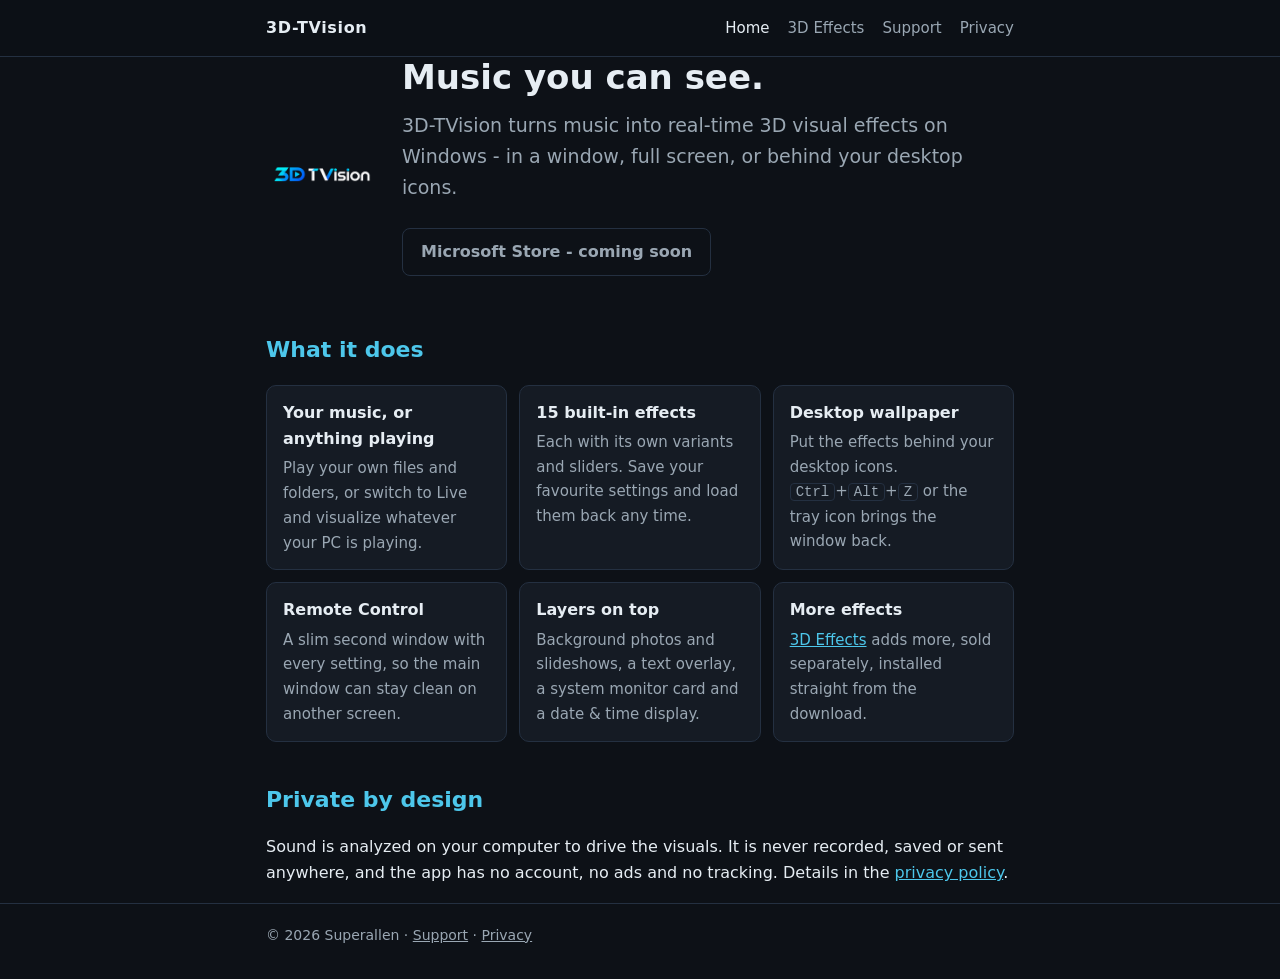
==== index.html @ d9e366b5 "Site for 3D-TVision: home, 3D Effects, support and privacy policy Static pages for GitHub Pages - no" ====
<!doctype html>
<html lang="en">
<head>
  <meta charset="utf-8">
  <meta name="viewport" content="width=device-width, initial-scale=1">
  <title>3D-TVision</title>
  <meta name="description" content="3D-TVision turns music into real-time 3D visual effects on Windows - in a window, full screen, or behind your desktop icons.">
  <link rel="icon" href="assets/icon.png">
  <link rel="stylesheet" href="assets/style.css">
</head>
<body>
<header class="site">
  <div class="wrap">
    <a class="brand" href="./">3D-TVision</a>
    <nav>
      <a href="./" aria-current="page">Home</a>
      <a href="effects/">3D Effects</a>
      <a href="support/">Support</a>
      <a href="privacy/">Privacy</a>
    </nav>
  </div>
</header>

<main class="wrap">
  <section class="hero">
    <img src="assets/icon.png" alt="3D-TVision logo">
    <div>
      <h1>Music you can see.</h1>
      <p class="lead">3D-TVision turns music into real-time 3D visual effects on Windows - in a window, full screen, or behind your desktop icons.</p>
      <p><span class="button disabled">Microsoft Store - coming soon</span></p>
    </div>
  </section>

  <h2>What it does</h2>
  <div class="cards">
    <div class="card"><h3>Your music, or anything playing</h3><p>Play your own files and folders, or switch to Live and visualize whatever your PC is playing.</p></div>
    <div class="card"><h3>15 built-in effects</h3><p>Each with its own variants and sliders. Save your favourite settings and load them back any time.</p></div>
    <div class="card"><h3>Desktop wallpaper</h3><p>Put the effects behind your desktop icons. <kbd>Ctrl</kbd>+<kbd>Alt</kbd>+<kbd>Z</kbd> or the tray icon brings the window back.</p></div>
    <div class="card"><h3>Remote Control</h3><p>A slim second window with every setting, so the main window can stay clean on another screen.</p></div>
    <div class="card"><h3>Layers on top</h3><p>Background photos and slideshows, a text overlay, a system monitor card and a date &amp; time display.</p></div>
    <div class="card"><h3>More effects</h3><p><a href="effects/">3D Effects</a> adds more, sold separately, installed straight from the download.</p></div>
  </div>

  <h2>Private by design</h2>
  <p>Sound is analyzed on your computer to drive the visuals. It is never recorded, saved or sent anywhere, and the app has no account, no ads and no tracking. Details in the <a href="privacy/">privacy policy</a>.</p>
</main>

<footer class="site">
  <div class="wrap">© 2026 Superallen · <a href="support/">Support</a> · <a href="privacy/">Privacy</a></div>
</footer>
</body>
</html>
---- assets/style.css ----
/* 3D-TVision site. Same palette as the app: its dark background and cyan accent. */
:root {
  --bg: #0d1117;
  --panel: #151b24;
  --line: #243041;
  --text: #e6edf3;
  --dim: #9aa7b3;
  --accent: #4dc7eb;
  --warn: #e8b64c;
  color-scheme: dark;
}

* { box-sizing: border-box; }

body {
  margin: 0;
  background: var(--bg);
  color: var(--text);
  font: 16px/1.65 "Segoe UI", system-ui, -apple-system, sans-serif;
}

a { color: var(--accent); }
a:hover { color: #fff; }

.wrap { max-width: 780px; margin: 0 auto; padding: 0 16px; }

header.site {
  border-bottom: 1px solid var(--line);
  background: rgba(13, 17, 23, 0.92);
  position: sticky;
  top: 0;
  z-index: 1;
}
header.site .wrap {
  display: flex;
  align-items: center;
  justify-content: space-between;
  gap: 12px;
  min-height: 56px;
  flex-wrap: wrap;
}
.brand {
  display: flex;
  align-items: center;
  gap: 10px;
  color: var(--text);
  text-decoration: none;
  font-weight: 700;
  letter-spacing: 0.04em;
}
.brand img { width: 28px; height: 28px; }
nav { display: flex; gap: 18px; flex-wrap: wrap; }
nav a { color: var(--dim); text-decoration: none; font-size: 15px; }
nav a:hover, nav a[aria-current="page"] { color: var(--text); }

main { padding: 40px 0 56px; }

h1 { font-size: 34px; line-height: 1.2; margin: 0 0 12px; }
h2 { font-size: 22px; margin: 40px 0 10px; color: var(--accent); }
h3 { font-size: 17px; margin: 24px 0 6px; }
p, li { color: var(--text); }
.lead { font-size: 19px; color: var(--dim); margin: 0 0 24px; }
.dim { color: var(--dim); }
.note { color: var(--dim); font-size: 14px; }

.hero { display: flex; gap: 24px; align-items: center; flex-wrap: wrap; }
.hero img { width: 112px; height: 112px; }
.hero > div { flex: 1 1 320px; }

.button {
  display: inline-block;
  padding: 10px 18px;
  border: 1px solid var(--accent);
  border-radius: 8px;
  color: var(--accent);
  text-decoration: none;
  font-weight: 600;
}
.button.disabled { border-color: var(--line); color: var(--dim); cursor: default; }

.cards {
  display: grid;
  grid-template-columns: repeat(auto-fit, minmax(220px, 1fr));
  gap: 12px;
  margin: 16px 0;
}
.card {
  background: var(--panel);
  border: 1px solid var(--line);
  border-radius: 10px;
  padding: 14px 16px;
}
.card h3 { margin: 0 0 4px; font-size: 16px; }
.card p { margin: 0; color: var(--dim); font-size: 15px; }

ol.steps li { margin: 6px 0; }
kbd {
  background: var(--panel);
  border: 1px solid var(--line);
  border-radius: 4px;
  padding: 0 5px;
  font-size: 14px;
}

.effects {
  columns: 3 180px;
  column-gap: 24px;
  padding-left: 18px;
  margin: 12px 0;
}
.effects li { break-inside: avoid; }
.native { color: var(--warn); font-size: 13px; }

footer.site {
  border-top: 1px solid var(--line);
  padding: 20px 0 32px;
  color: var(--dim);
  font-size: 14px;
}
footer.site a { color: var(--dim); }
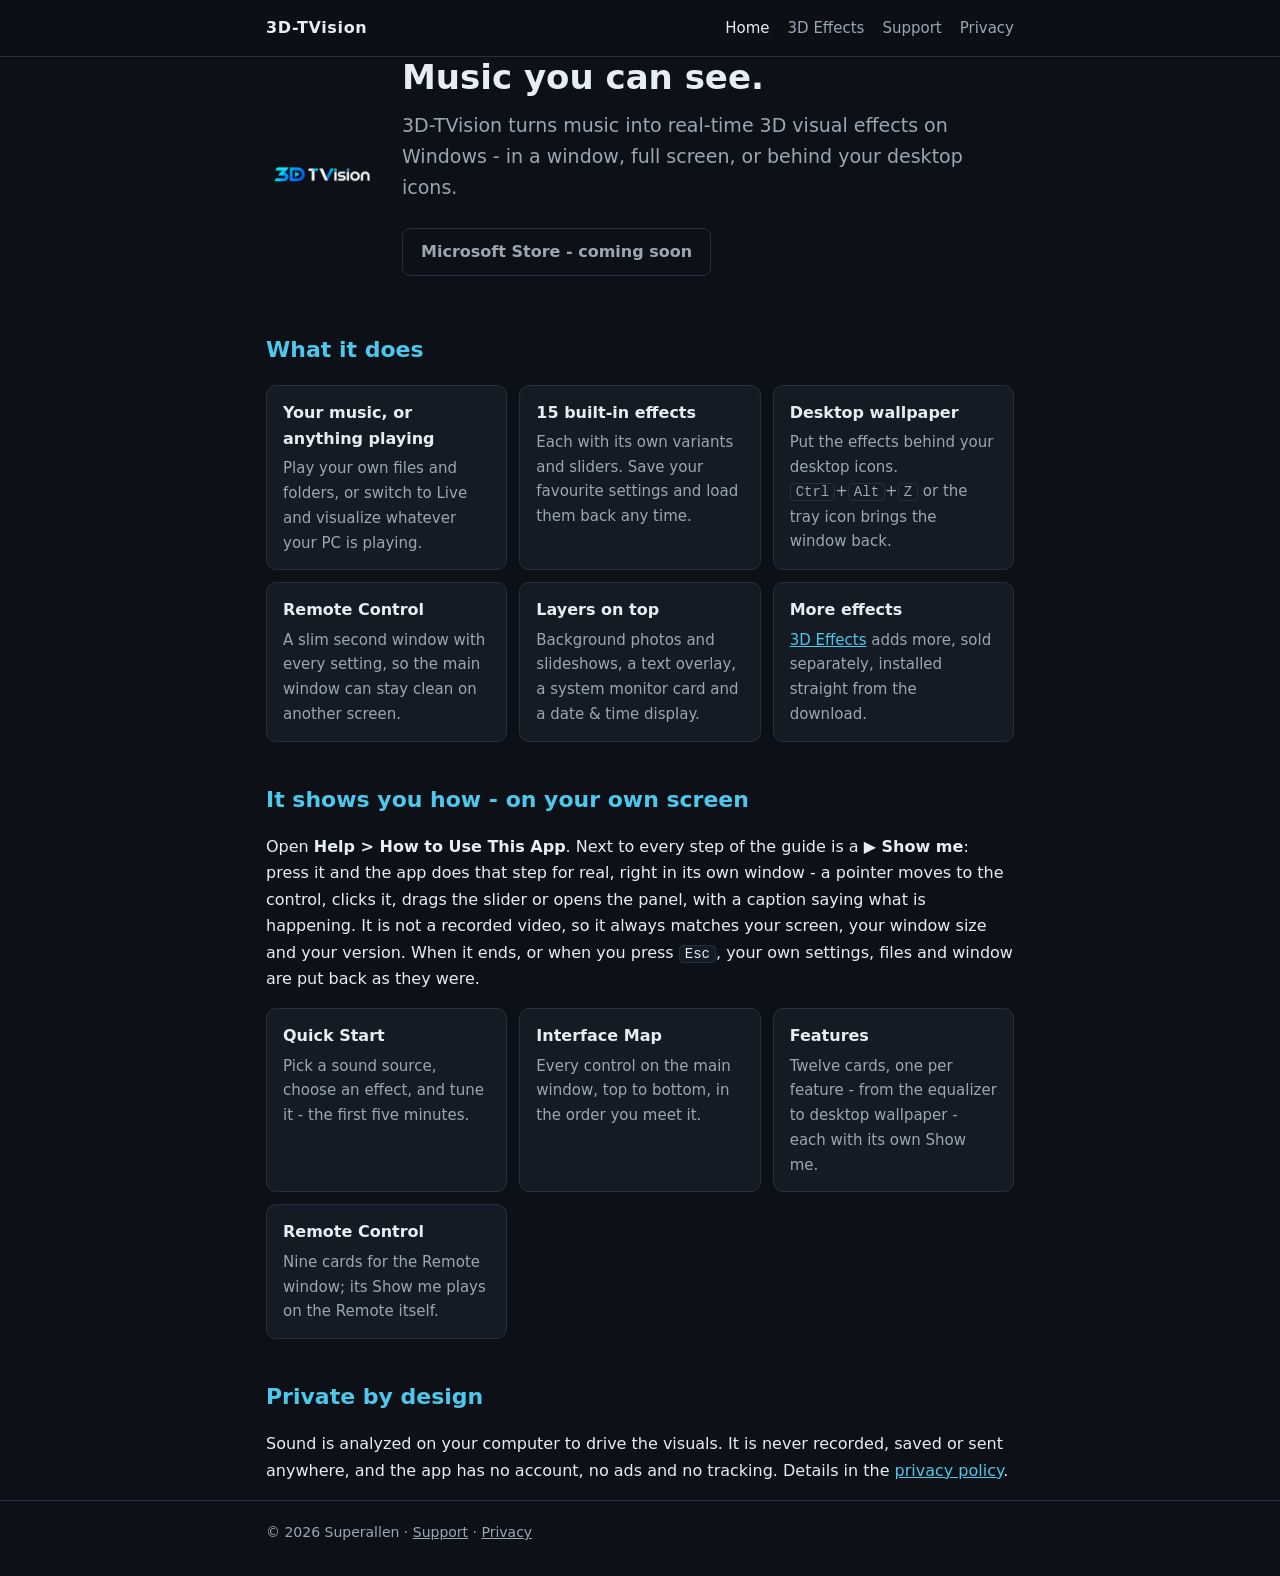
==== commit 84dee30a: "Home: the in-app guide and its Show me tours; Support points there first Co-Authored-By: Claude Opus" ====
--- a/index.html
+++ b/index.html
@@ -41,6 +41,15 @@
     <div class="card"><h3>More effects</h3><p><a href="effects/">3D Effects</a> adds more, sold separately, installed straight from the download.</p></div>
   </div>
 
+  <h2>It shows you how - on your own screen</h2>
+  <p>Open <b>Help &gt; How to Use This App</b>. Next to every step of the guide is a <b>▶ Show me</b>: press it and the app does that step for real, right in its own window - a pointer moves to the control, clicks it, drags the slider or opens the panel, with a caption saying what is happening. It is not a recorded video, so it always matches your screen, your window size and your version. When it ends, or when you press <kbd>Esc</kbd>, your own settings, files and window are put back as they were.</p>
+  <div class="cards">
+    <div class="card"><h3>Quick Start</h3><p>Pick a sound source, choose an effect, and tune it - the first five minutes.</p></div>
+    <div class="card"><h3>Interface Map</h3><p>Every control on the main window, top to bottom, in the order you meet it.</p></div>
+    <div class="card"><h3>Features</h3><p>Twelve cards, one per feature - from the equalizer to desktop wallpaper - each with its own Show me.</p></div>
+    <div class="card"><h3>Remote Control</h3><p>Nine cards for the Remote window; its Show me plays on the Remote itself.</p></div>
+  </div>
+
   <h2>Private by design</h2>
   <p>Sound is analyzed on your computer to drive the visuals. It is never recorded, saved or sent anywhere, and the app has no account, no ads and no tracking. Details in the <a href="privacy/">privacy policy</a>.</p>
 </main>
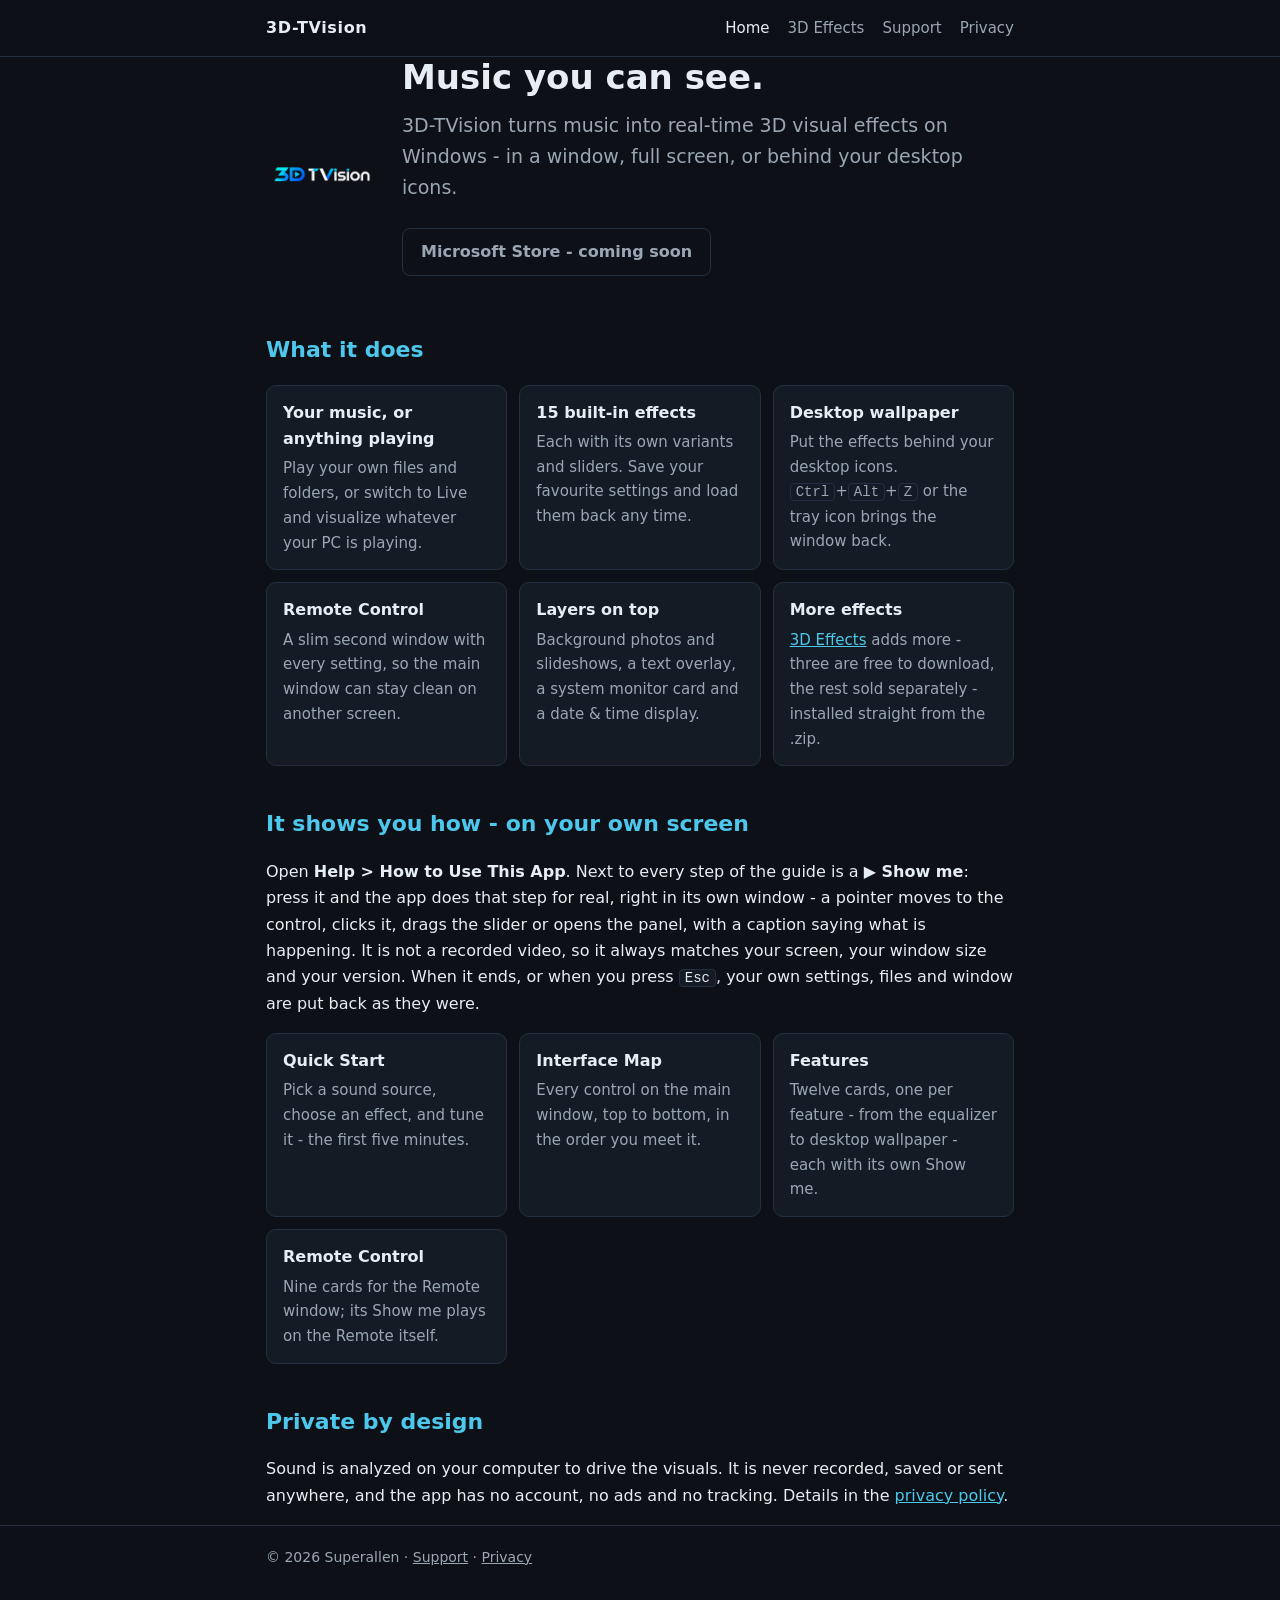
==== commit 0865689b: "3D Effects: the three free effects, one card each with a preview and a download Aurora Veil, Contour" ====
--- a/index.html
+++ b/index.html
@@ -38,7 +38,7 @@
     <div class="card"><h3>Desktop wallpaper</h3><p>Put the effects behind your desktop icons. <kbd>Ctrl</kbd>+<kbd>Alt</kbd>+<kbd>Z</kbd> or the tray icon brings the window back.</p></div>
     <div class="card"><h3>Remote Control</h3><p>A slim second window with every setting, so the main window can stay clean on another screen.</p></div>
     <div class="card"><h3>Layers on top</h3><p>Background photos and slideshows, a text overlay, a system monitor card and a date &amp; time display.</p></div>
-    <div class="card"><h3>More effects</h3><p><a href="effects/">3D Effects</a> adds more, sold separately, installed straight from the download.</p></div>
+    <div class="card"><h3>More effects</h3><p><a href="effects/">3D Effects</a> adds more - three are free to download, the rest sold separately - installed straight from the .zip.</p></div>
   </div>
 
   <h2>It shows you how - on your own screen</h2>
--- a/assets/style.css
+++ b/assets/style.css
@@ -118,3 +118,34 @@
   font-size: 14px;
 }
 footer.site a { color: var(--dim); }
+
+/* 3D Effects page: one card per effect. */
+.effect {
+  display: grid;
+  grid-template-columns: minmax(0, 320px) 1fr;
+  gap: 18px;
+  align-items: start;
+  background: var(--panel);
+  border: 1px solid var(--line);
+  border-radius: 12px;
+  padding: 14px;
+  margin: 14px 0;
+}
+.effect img { width: 100%; height: auto; border-radius: 8px; display: block; }
+.effect h3 { margin: 2px 0 6px; font-size: 19px; }
+.effect p { margin: 0 0 10px; }
+.effect .variants { color: var(--dim); font-size: 14px; }
+.badge {
+  display: inline-block;
+  margin-left: 8px;
+  padding: 1px 8px;
+  border-radius: 999px;
+  border: 1px solid var(--accent);
+  color: var(--accent);
+  font-size: 12px;
+  font-weight: 600;
+  vertical-align: middle;
+}
+@media (max-width: 620px) {
+  .effect { grid-template-columns: 1fr; }
+}
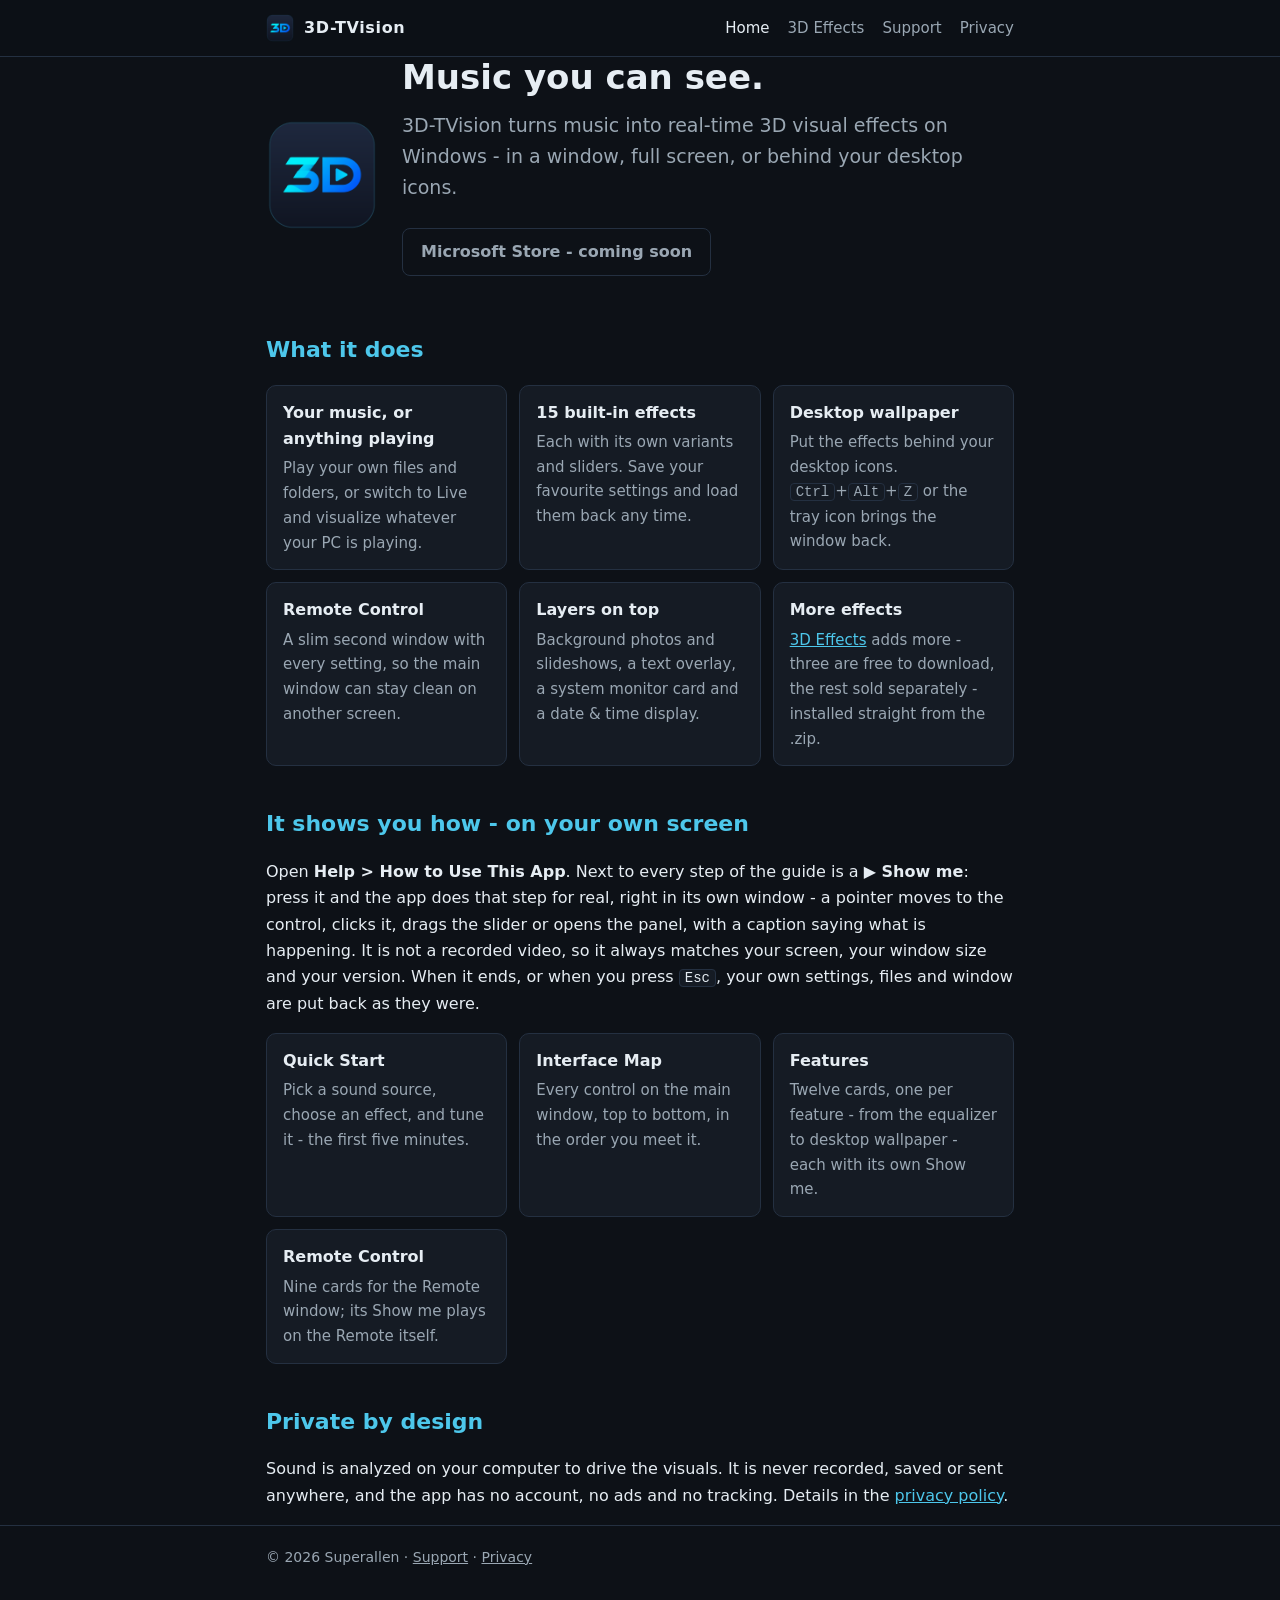
==== commit c161ac59: "Site: the app's new icon - favicon, header and home page The icon was the old horizontal "3D TVision" ====
--- a/index.html
+++ b/index.html
@@ -5,13 +5,15 @@
   <meta name="viewport" content="width=device-width, initial-scale=1">
   <title>3D-TVision</title>
   <meta name="description" content="3D-TVision turns music into real-time 3D visual effects on Windows - in a window, full screen, or behind your desktop icons.">
-  <link rel="icon" href="assets/icon.png">
+  <link rel="icon" type="image/png" sizes="32x32" href="assets/favicon-32.png">
+  <link rel="icon" type="image/png" sizes="512x512" href="assets/icon.png">
+  <link rel="apple-touch-icon" href="assets/icon.png">
   <link rel="stylesheet" href="assets/style.css">
 </head>
 <body>
 <header class="site">
   <div class="wrap">
-    <a class="brand" href="./">3D-TVision</a>
+    <a class="brand" href="./"><img src="assets/icon.png" alt="" width="28" height="28">3D-TVision</a>
     <nav>
       <a href="./" aria-current="page">Home</a>
       <a href="effects/">3D Effects</a>
